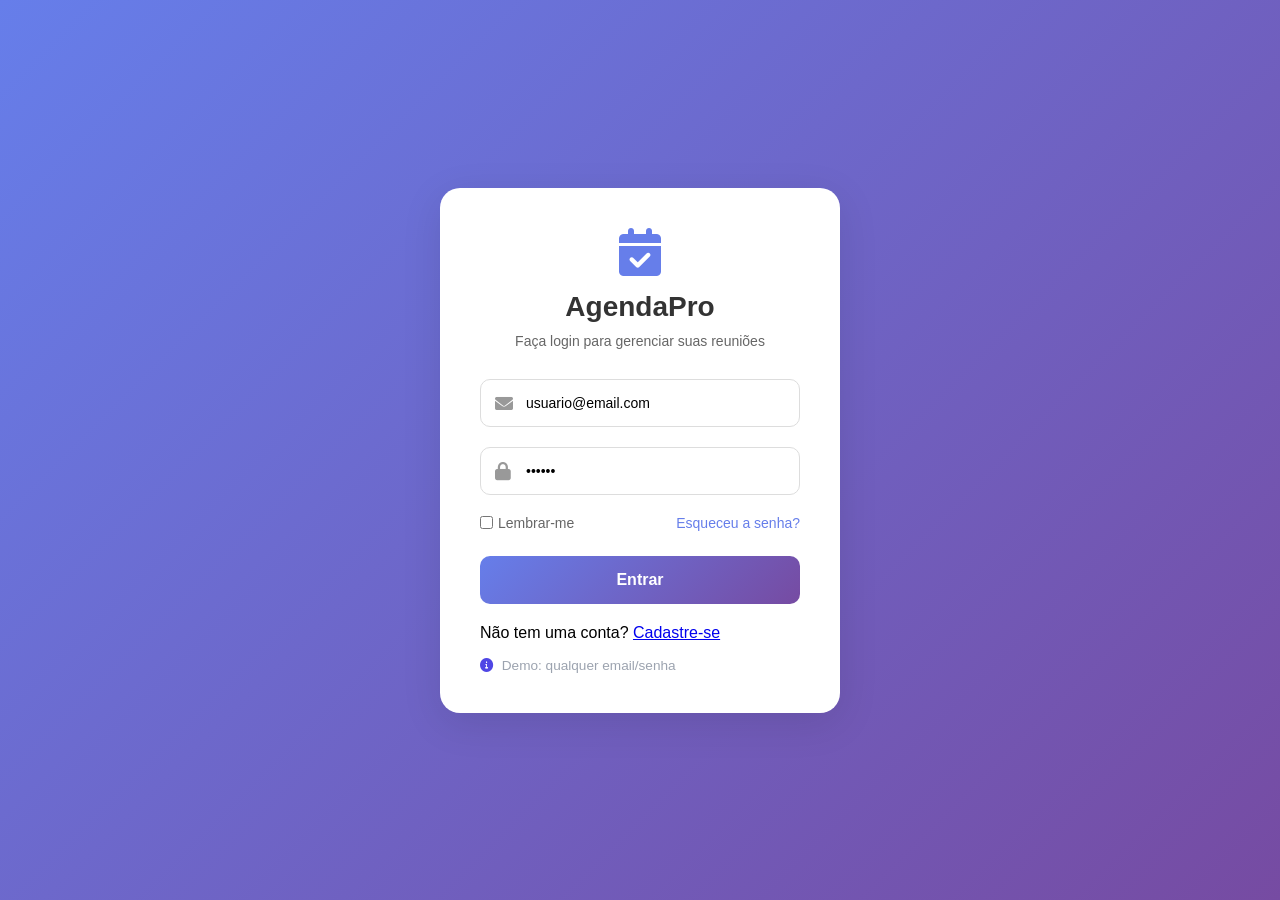
==== index.html @ b2560d75 "Iniciação" ====
<!DOCTYPE html>
<html lang="pt-BR">
<head>
    <meta charset="UTF-8">
    <meta name="viewport" content="width=device-width, initial-scale=1.0">
    <title>Login - AgendaPro</title>
    <link rel="stylesheet" href="./assents/css/login.css">
    <link rel="stylesheet" href="https://cdnjs.cloudflare.com/ajax/libs/font-awesome/6.0.0/css/all.min.css">
</head>
<body>
    <div class="container">
        <!-- Popup de Erro (inicialmente escondido) -->
        <div class="error-popup" id="errorPopup">
            <div class="popup-content">
                <div class="popup-icon">
                    <i class="fas fa-exclamation-circle"></i>
                </div>
                <h3>Erro no Login</h3>
                <p>Email ou senha incorretos. Tente novamente.</p>
                <div class="popup-actions">
                    <a href="#" class="btn-popup" onclick="document.getElementById('errorPopup').style.display='none'">Tentar Novamente</a>
                </div>
            </div>
        </div>

        <div class="login-card">
            <div class="login-header">
                <i class="fas fa-calendar-check"></i>
                <h1>AgendaPro</h1>
                <p>Faça login para gerenciar suas reuniões</p>
            </div>
            
            <!-- Formulário de Login com ação que mostra o popup -->
            <form class="login-form" action="#" method="get" onsubmit="document.getElementById('errorPopup').style.display='flex'; return false;">
                <div class="input-group">
                    <i class="fas fa-envelope"></i>
                    <input type="email" placeholder="E-mail" value="usuario@email.com" required>
                </div>
                
                <div class="input-group">
                    <i class="fas fa-lock"></i>
                    <input type="password" placeholder="Senha" value="123456" required>
                </div>
                
                <div class="remember-forgot">
                    <label class="checkbox-label">
                        <input type="checkbox"> Lembrar-me
                    </label>
                    <a href="#" class="forgot-link">Esqueceu a senha?</a>
                </div>
                
                <button type="submit" class="btn-login">Entrar</button>
            </form>
            
            <div class="login-footer">
                <p>Não tem uma conta? <a href="Cadastro.html">Cadastre-se</a></p>
                <p class="demo-info"><i class="fas fa-info-circle"></i> Demo: qualquer email/senha</p>
            </div>
        </div>
    </div>

    <!-- CSS para o popup (incluído aqui para facilitar) -->
    <style>
        .error-popup {
            display: none;
            position: fixed;
            top: 0;
            left: 0;
            width: 100%;
            height: 100%;
            background: rgba(0, 0, 0, 0.5);
            backdrop-filter: blur(5px);
            z-index: 1000;
            justify-content: center;
            align-items: center;
            animation: fadeIn 0.3s ease;
        }

        @keyframes fadeIn {
            from { opacity: 0; }
            to { opacity: 1; }
        }

        .popup-content {
            background: white;
            padding: 2rem;
            border-radius: 20px;
            max-width: 400px;
            width: 90%;
            text-align: center;
            box-shadow: 0 20px 40px rgba(0, 0, 0, 0.2);
            animation: slideUp 0.3s ease;
        }

        @keyframes slideUp {
            from {
                transform: translateY(20px);
                opacity: 0;
            }
            to {
                transform: translateY(0);
                opacity: 1;
            }
        }

        .popup-icon {
            width: 80px;
            height: 80px;
            background: #fee2e2;
            border-radius: 50%;
            display: flex;
            align-items: center;
            justify-content: center;
            margin: 0 auto 1.5rem;
        }

        .popup-icon i {
            font-size: 40px;
            color: #dc2626;
        }

        .popup-content h3 {
            color: #1f2937;
            font-size: 1.5rem;
            margin-bottom: 0.5rem;
        }

        .popup-content p {
            color: #6b7280;
            margin-bottom: 1.5rem;
            line-height: 1.5;
        }

        .popup-actions {
            display: flex;
            justify-content: center;
        }

        .btn-popup {
            background: linear-gradient(135deg, #4f46e5, #818cf8);
            color: white;
            padding: 0.75rem 2rem;
            border-radius: 10px;
            text-decoration: none;
            font-weight: 600;
            transition: all 0.3s;
            display: inline-block;
        }

        .btn-popup:hover {
            transform: translateY(-2px);
            box-shadow: 0 5px 15px rgba(79, 70, 229, 0.4);
        }

        .demo-info {
            margin-top: 1rem;
            font-size: 0.85rem;
            color: #9ca3af;
        }

        .demo-info i {
            margin-right: 0.25rem;
            color: #4f46e5;
        }
    </style>
</body>
</html>
---- assents/css/login.css ----
* {
    margin: 0;
    padding: 0;
    box-sizing: border-box;
    font-family: 'Segoe UI', Tahoma, Geneva, Verdana, sans-serif;
}

body {
    background: linear-gradient(135deg, #667eea 0%, #764ba2 100%);
    min-height: 100vh;
    display: flex;
    align-items: center;
    justify-content: center;
}

.container {
    width: 100%;
    padding: 20px;
}

.login-card {
    max-width: 400px;
    margin: 0 auto;
    background: white;
    border-radius: 20px;
    padding: 40px;
    box-shadow: 0 10px 40px rgba(0, 0, 0, 0.1);
    animation: slideUp 0.5s ease;
}

@keyframes slideUp {
    from {
        opacity: 0;
        transform: translateY(20px);
    }
    to {
        opacity: 1;
        transform: translateY(0);
    }
}

.login-header {
    text-align: center;
    margin-bottom: 30px;
}

.login-header i {
    font-size: 48px;
    color: #667eea;
    margin-bottom: 15px;
}

.login-header h1 {
    color: #333;
    margin-bottom: 10px;
    font-size: 28px;
}

.login-header p {
    color: #666;
    font-size: 14px;
}

.login-form {
    margin-bottom: 20px;
}

.input-group {
    position: relative;
    margin-bottom: 20px;
}

.input-group i {
    position: absolute;
    left: 15px;
    top: 50%;
    transform: translateY(-50%);
    color: #999;
    font-size: 18px;
}

.input-group input {
    width: 100%;
    padding: 15px 15px 15px 45px;
    border: 1px solid #ddd;
    border-radius: 10px;
    font-size: 14px;
    transition: all 0.3s;
}

.input-group input:focus {
    outline: none;
    border-color: #667eea;
    box-shadow: 0 0 0 3px rgba(102, 126, 234, 0.1);
}

.remember-forgot {
    display: flex;
    justify-content: space-between;
    align-items: center;
    margin-bottom: 25px;
    font-size: 14px;
}

.remember-forgot label {
    display: flex;
    align-items: center;
    gap: 5px;
    color: #666;
    cursor: pointer;
}

.remember-forgot a {
    color: #667eea;
    text-decoration: none;
}

.remember-forgot a:hover {
    text-decoration: underline;
}

.btn-login {
    width: 100%;
    padding: 15px;
    background: linear-gradient(135deg, #667eea 0%, #764ba2 100%);
    border: none;
    border-radius: 10px;
    color: white;
    font-size: 16px;
    font-weight: 600;
    cursor: pointer;
    transition: transform 0.3s, box-shadow 0.3s;
}

.btn-login:hover {
    transform: translateY(-2px);
    box-shadow: 0 5px 20px rgba(102, 126, 234, 0.4);
}

.register-link {
    text-align: center;
    font-size: 14px;
    color: #666;
}

.register-link a {
    color: #667eea;
    text-decoration: none;
    font-weight: 600;
}

.register-link a:hover {
    text-decoration: underline;
}
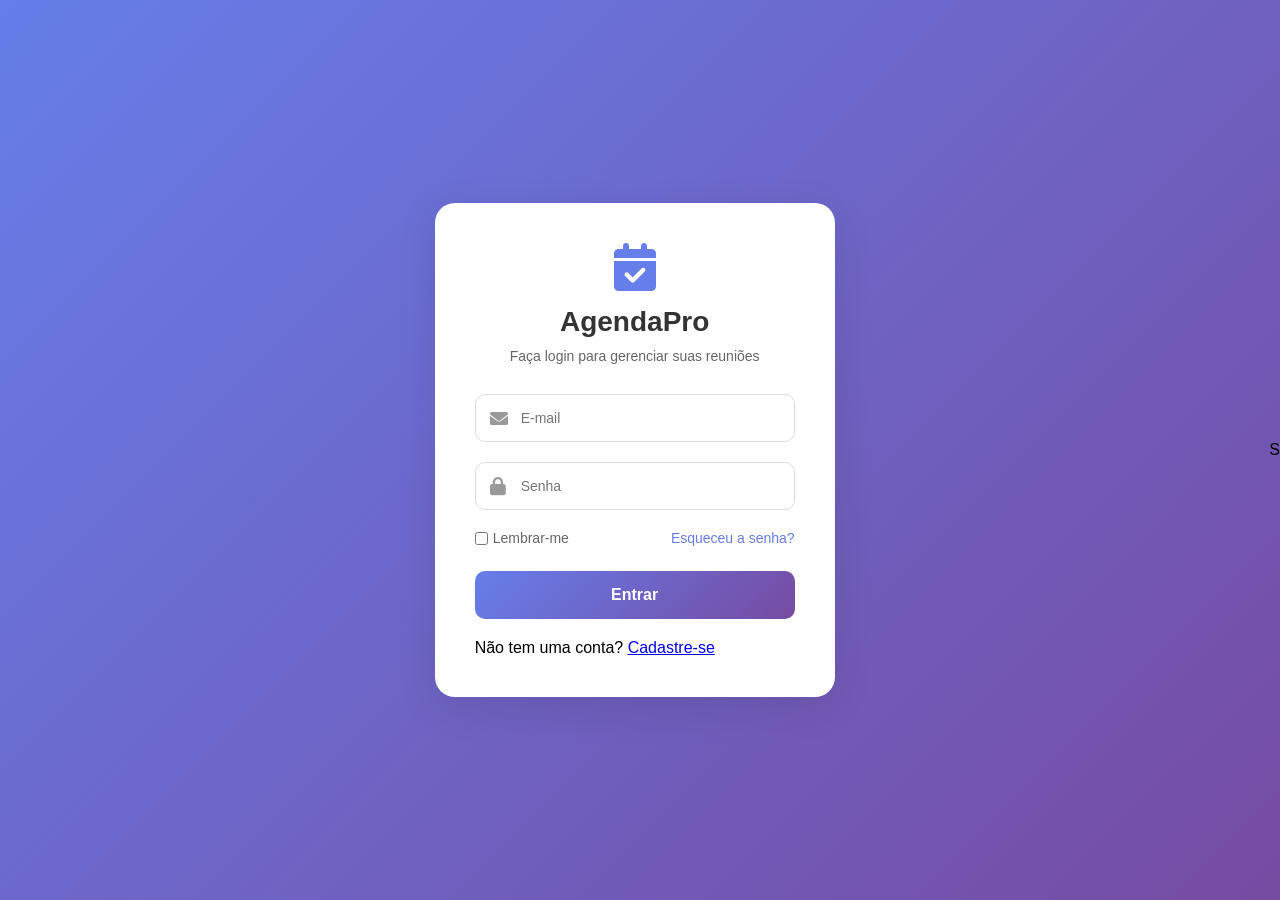
==== commit 1250f977: "Alterações" ====
--- a/index.html
+++ b/index.html
@@ -9,14 +9,13 @@
 </head>
 <body>
     <div class="container">
-        <!-- Popup de Erro (inicialmente escondido) -->
         <div class="error-popup" id="errorPopup">
             <div class="popup-content">
                 <div class="popup-icon">
                     <i class="fas fa-exclamation-circle"></i>
                 </div>
-                <h3>Erro no Login</h3>
-                <p>Email ou senha incorretos. Tente novamente.</p>
+                <h3>Erro</h3>
+                <p>Email ou senha incorretos</p>
                 <div class="popup-actions">
                     <a href="#" class="btn-popup" onclick="document.getElementById('errorPopup').style.display='none'">Tentar Novamente</a>
                 </div>
@@ -29,17 +28,15 @@
                 <h1>AgendaPro</h1>
                 <p>Faça login para gerenciar suas reuniões</p>
             </div>
-            
-            <!-- Formulário de Login com ação que mostra o popup -->
             <form class="login-form" action="#" method="get" onsubmit="document.getElementById('errorPopup').style.display='flex'; return false;">
                 <div class="input-group">
                     <i class="fas fa-envelope"></i>
-                    <input type="email" placeholder="E-mail" value="usuario@email.com" required>
+                    <input type="email" placeholder="E-mail" required>
                 </div>
                 
                 <div class="input-group">
                     <i class="fas fa-lock"></i>
-                    <input type="password" placeholder="Senha" value="123456" required>
+                    <input type="password" placeholder="Senha" required>
                 </div>
                 
                 <div class="remember-forgot">
@@ -54,114 +51,8 @@
             
             <div class="login-footer">
                 <p>Não tem uma conta? <a href="Cadastro.html">Cadastre-se</a></p>
-                <p class="demo-info"><i class="fas fa-info-circle"></i> Demo: qualquer email/senha</p>
             </div>
         </div>
     </div>
-
-    <!-- CSS para o popup (incluído aqui para facilitar) -->
-    <style>
-        .error-popup {
-            display: none;
-            position: fixed;
-            top: 0;
-            left: 0;
-            width: 100%;
-            height: 100%;
-            background: rgba(0, 0, 0, 0.5);
-            backdrop-filter: blur(5px);
-            z-index: 1000;
-            justify-content: center;
-            align-items: center;
-            animation: fadeIn 0.3s ease;
-        }
-
-        @keyframes fadeIn {
-            from { opacity: 0; }
-            to { opacity: 1; }
-        }
-
-        .popup-content {
-            background: white;
-            padding: 2rem;
-            border-radius: 20px;
-            max-width: 400px;
-            width: 90%;
-            text-align: center;
-            box-shadow: 0 20px 40px rgba(0, 0, 0, 0.2);
-            animation: slideUp 0.3s ease;
-        }
-
-        @keyframes slideUp {
-            from {
-                transform: translateY(20px);
-                opacity: 0;
-            }
-            to {
-                transform: translateY(0);
-                opacity: 1;
-            }
-        }
-
-        .popup-icon {
-            width: 80px;
-            height: 80px;
-            background: #fee2e2;
-            border-radius: 50%;
-            display: flex;
-            align-items: center;
-            justify-content: center;
-            margin: 0 auto 1.5rem;
-        }
-
-        .popup-icon i {
-            font-size: 40px;
-            color: #dc2626;
-        }
-
-        .popup-content h3 {
-            color: #1f2937;
-            font-size: 1.5rem;
-            margin-bottom: 0.5rem;
-        }
-
-        .popup-content p {
-            color: #6b7280;
-            margin-bottom: 1.5rem;
-            line-height: 1.5;
-        }
-
-        .popup-actions {
-            display: flex;
-            justify-content: center;
-        }
-
-        .btn-popup {
-            background: linear-gradient(135deg, #4f46e5, #818cf8);
-            color: white;
-            padding: 0.75rem 2rem;
-            border-radius: 10px;
-            text-decoration: none;
-            font-weight: 600;
-            transition: all 0.3s;
-            display: inline-block;
-        }
-
-        .btn-popup:hover {
-            transform: translateY(-2px);
-            box-shadow: 0 5px 15px rgba(79, 70, 229, 0.4);
-        }
-
-        .demo-info {
-            margin-top: 1rem;
-            font-size: 0.85rem;
-            color: #9ca3af;
-        }
-
-        .demo-info i {
-            margin-right: 0.25rem;
-            color: #4f46e5;
-        }
-    </style>
 </body>
-</html>+</html>S
--- a/assents/css/login.css
+++ b/assents/css/login.css
@@ -33,6 +33,7 @@
         opacity: 0;
         transform: translateY(20px);
     }
+
     to {
         opacity: 1;
         transform: translateY(0);
@@ -151,4 +152,102 @@
 
 .register-link a:hover {
     text-decoration: underline;
-}+}
+
+.error-popup {
+    display: none;
+    position: fixed;
+    top: 0;
+    left: 0;
+    width: 100%;
+    height: 100%;
+    background: rgba(0, 0, 0, 0.5);
+    backdrop-filter: blur(5px);
+    z-index: 1000;
+    justify-content: center;
+    align-items: center;
+    animation: fadeIn 0.3s ease;
+}
+
+@keyframes fadeIn {
+    from {
+        opacity: 0;
+    }
+
+    to {
+        opacity: 1;
+    }
+}
+
+.popup-content {
+    background: white;
+    padding: 2rem;
+    border-radius: 20px;
+    max-width: 400px;
+    width: 90%;
+    text-align: center;
+    box-shadow: 0 20px 40px rgba(0, 0, 0, 0.2);
+    animation: slideUp 0.3s ease;
+}
+
+@keyframes slideUp {
+    from {
+        transform: translateY(20px);
+        opacity: 0;
+    }
+
+    to {
+        transform: translateY(0);
+        opacity: 1;
+    }
+}
+
+.popup-icon {
+    width: 80px;
+    height: 80px;
+    background: #fee2e2;
+    border-radius: 50%;
+    display: flex;
+    align-items: center;
+    justify-content: center;
+    margin: 0 auto 1.5rem;
+}
+
+.popup-icon i {
+    font-size: 40px;
+    color: #dc2626;
+}
+
+.popup-content h3 {
+    color: #1f2937;
+    font-size: 1.5rem;
+    margin-bottom: 0.5rem;
+}
+
+.popup-content p {
+    color: #6b7280;
+    margin-bottom: 1.5rem;
+    line-height: 1.5;
+}
+
+.popup-actions {
+    display: flex;
+    justify-content: center;
+}
+
+.btn-popup {
+    background: linear-gradient(135deg, #4f46e5, #818cf8);
+    color: white;
+    padding: 0.75rem 2rem;
+    border-radius: 10px;
+    text-decoration: none;
+    font-weight: 600;
+    transition: all 0.3s;
+    display: inline-block;
+}
+
+.btn-popup:hover {
+    transform: translateY(-2px);
+    box-shadow: 0 5px 15px rgba(79, 70, 229, 0.4);
+}
+
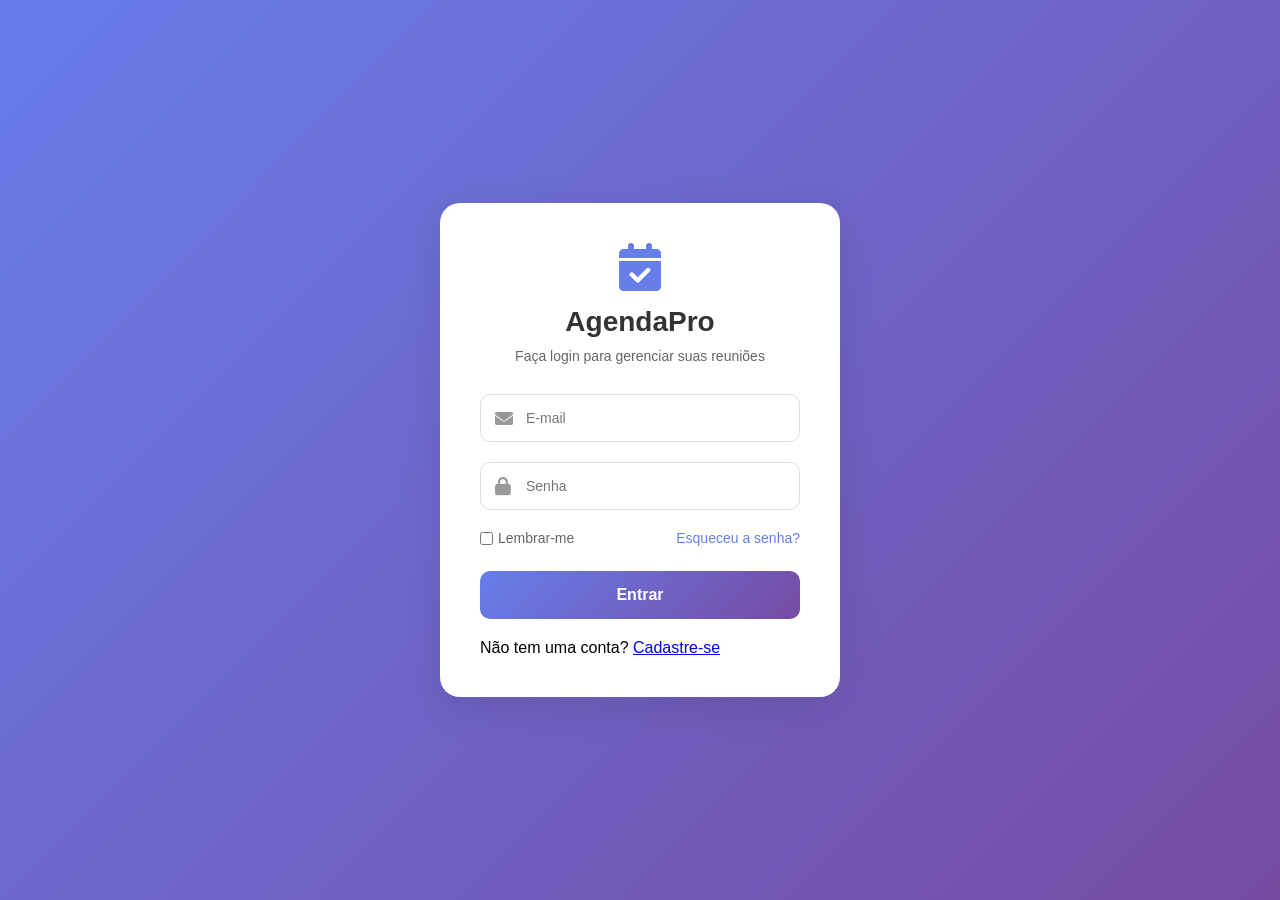
==== commit c5a4d09b: "Feito para subir" ====
--- a/index.html
+++ b/index.html
@@ -55,4 +55,4 @@
         </div>
     </div>
 </body>
-</html>S+</html>
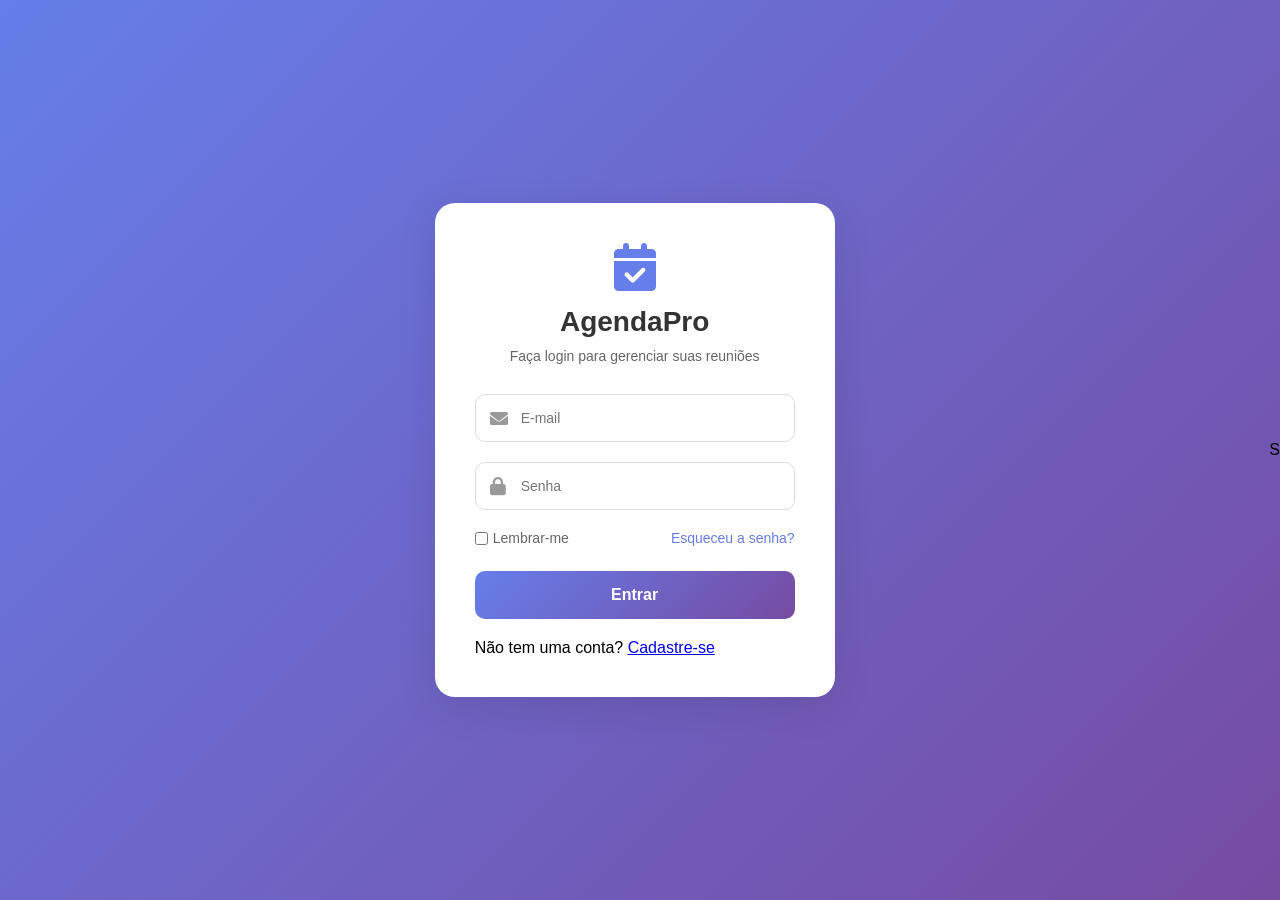
==== commit 25eeb786: "Merge pull request #1 from Andreyrcs/codespace-ominous-garbanzo-r4rggp46xx5q25p66 Codespace ominous " ====
--- a/index.html
+++ b/index.html
@@ -55,4 +55,4 @@
         </div>
     </div>
 </body>
-</html>+</html>S
